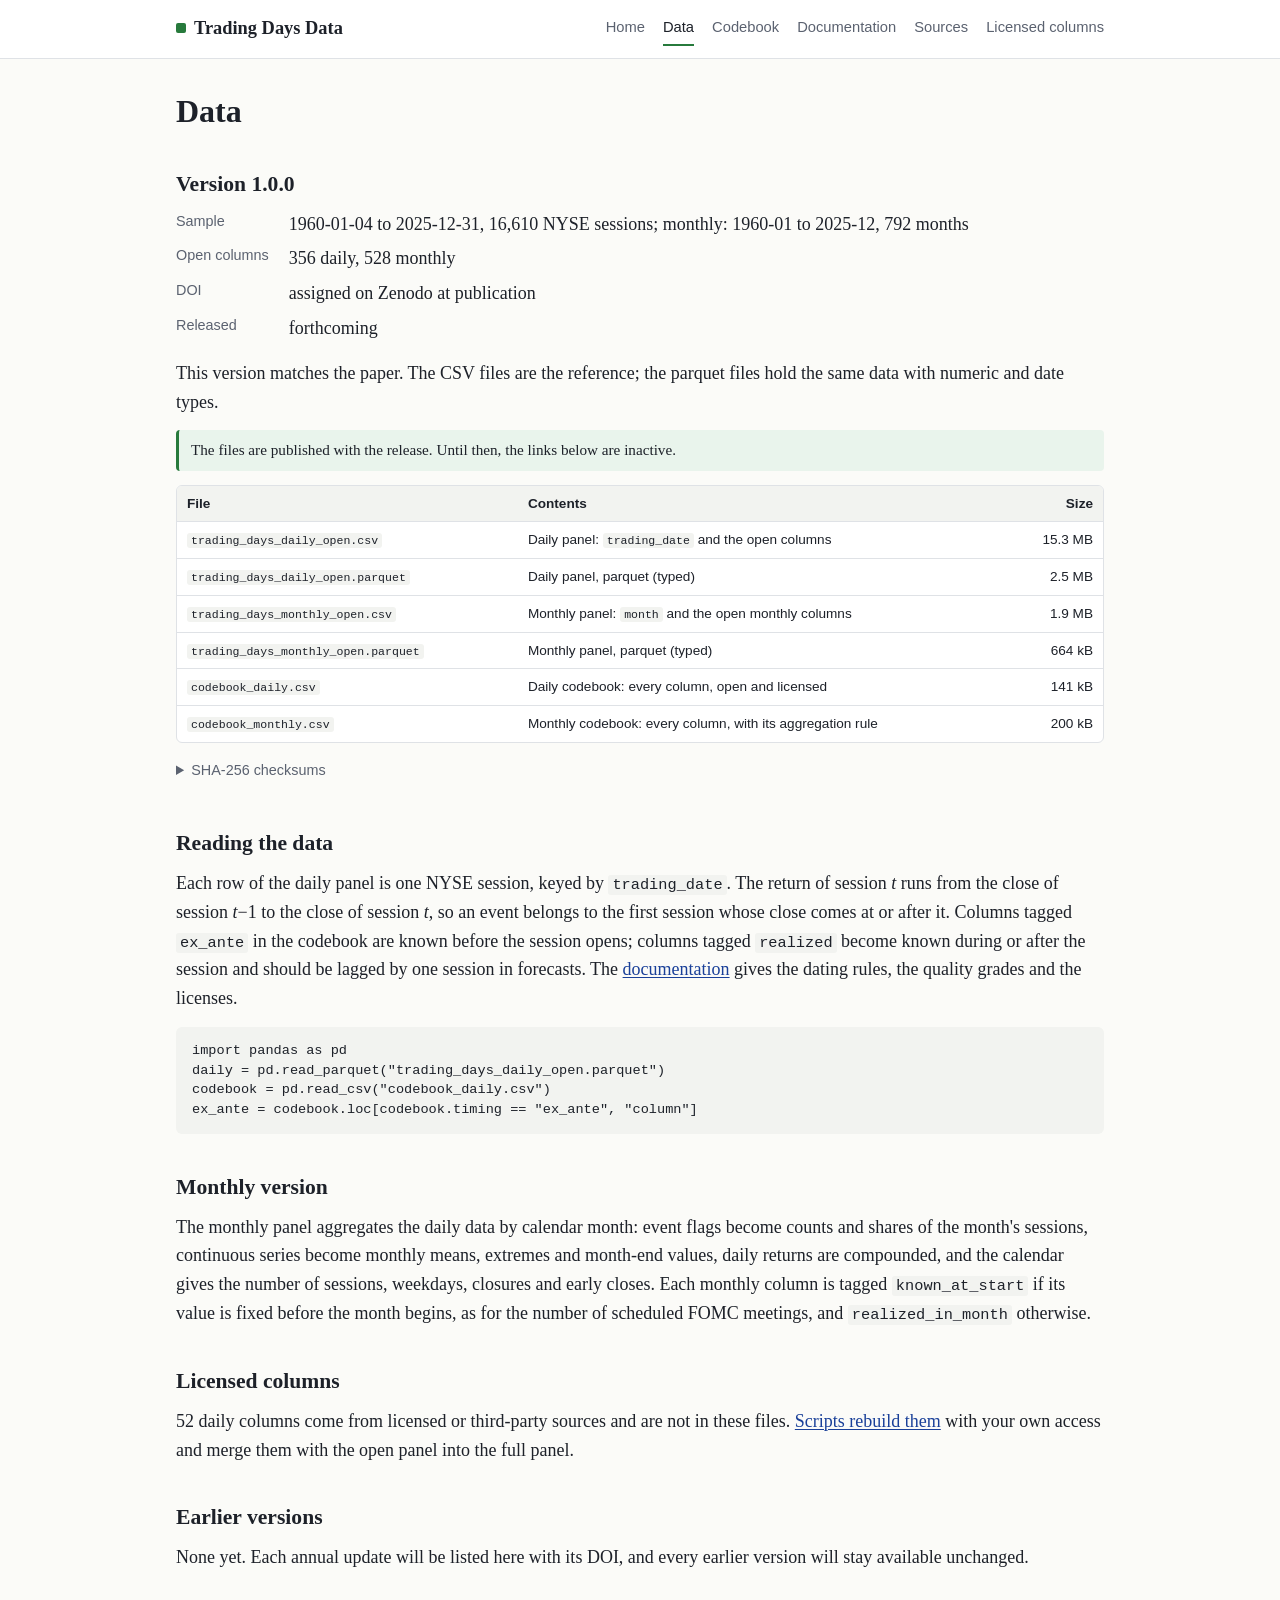
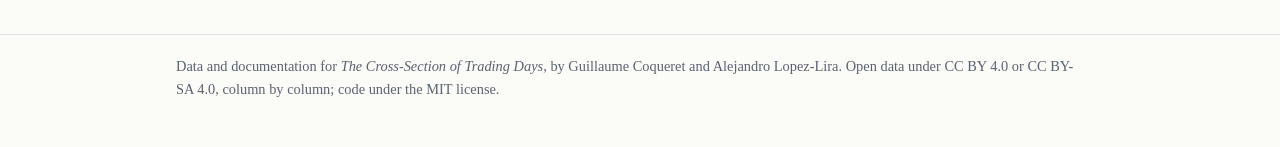
==== docs/data.html @ 44da893e "Website and release builder for the public dataset (#30) site/make_release.py builds the v1.0.0 file" ====
<!doctype html>
<html lang="en">
<head>
<meta charset="utf-8">
<meta name="viewport" content="width=device-width, initial-scale=1">
<title>Data · Trading Days Data</title>
<meta name="description" content="Open dataset of The Cross-Section of Trading Days: characteristics of every NYSE trading day since 1960.">
<link rel="stylesheet" href="assets/style.css">
</head>
<body>
<header class="site-header">
  <div class="wrap header-row">
    <a class="brand" href="index.html">Trading Days Data</a>
    <nav class="nav" aria-label="Main"><a href="index.html">Home</a><a href="data.html" aria-current="page">Data</a><a href="codebook.html">Codebook</a><a href="documentation.html">Documentation</a><a href="sources.html">Sources</a><a href="rebuild.html">Licensed columns</a></nav>
  </div>
</header>
<main class="wrap">

<h1>Data</h1>
<section>
  <h2>Version 1.0.0</h2>
  <dl class="facts">
    <dt>Sample</dt><dd>1960-01-04 to 2025-12-31, 16,610 NYSE sessions;
      monthly: 1960-01 to 2025-12, 792 months</dd>
    <dt>Open columns</dt><dd>356 daily, 528 monthly</dd>
    <dt>DOI</dt><dd>assigned on Zenodo at publication</dd>
    <dt>Released</dt><dd>forthcoming</dd>
  </dl>
  <p>This version matches the paper. The CSV files are the reference; the parquet files hold the same data with
  numeric and date types.</p>
  <p class="note">The files are published with the release. Until then, the links below are inactive.</p>
  <div class="table-wrap"><table class="files">
    <thead><tr><th>File</th><th>Contents</th><th class="num">Size</th></tr></thead>
    <tbody>
<tr><td><code>trading_days_daily_open.csv</code></td><td>Daily panel: <code>trading_date</code> and the open columns</td><td class='num'>15.3 MB</td></tr>
<tr><td><code>trading_days_daily_open.parquet</code></td><td>Daily panel, parquet (typed)</td><td class='num'>2.5 MB</td></tr>
<tr><td><code>trading_days_monthly_open.csv</code></td><td>Monthly panel: <code>month</code> and the open monthly columns</td><td class='num'>1.9 MB</td></tr>
<tr><td><code>trading_days_monthly_open.parquet</code></td><td>Monthly panel, parquet (typed)</td><td class='num'>664 kB</td></tr>
<tr><td><code>codebook_daily.csv</code></td><td>Daily codebook: every column, open and licensed</td><td class='num'>141 kB</td></tr>
<tr><td><code>codebook_monthly.csv</code></td><td>Monthly codebook: every column, with its aggregation rule</td><td class='num'>200 kB</td></tr>
    </tbody>
  </table></div>
  <details><summary>SHA-256 checksums</summary><pre class="sums"><code>167e43386455c7322c3b4608f380815df7de149fce0d5979160704c06db49f20  codebook_daily.csv
5d8af436d2d3b3f907cc0a191f239c3c231b154c35b53619aab5450975c5b210  codebook_monthly.csv
d7a02e5921f87b9bdc5c887179513f80a2f1c3e800d5d752a1890cc4821a02d4  trading_days_daily_open.csv
cf0b0a9b32d66fe2e35dc5d926a5384e4fc0975384c400fdb854e670b205a230  trading_days_daily_open.parquet
2a1a738fb1e098ce7c91581a1993b8489940f670ea1c7e74905e0447eac9d83d  trading_days_monthly_open.csv
8085b20662f8edad472fbe110caa9a24d28d527cdbbcd4e76cfcf84d6aab0456  trading_days_monthly_open.parquet</code></pre></details>
</section>

<section>
  <h2>Reading the data</h2>
  <p>Each row of the daily panel is one NYSE session, keyed by <code>trading_date</code>. The return of session
  <i>t</i> runs from the close of session <i>t</i>&minus;1 to the close of session <i>t</i>, so an event belongs to
  the first session whose close comes at or after it. Columns tagged <code>ex_ante</code> in the codebook are known
  before the session opens; columns tagged <code>realized</code> become known during or after the session and
  should be lagged by one session in forecasts. The <a href="documentation.html">documentation</a> gives the
  dating rules, the quality grades and the licenses.</p>
<pre><code>import pandas as pd
daily = pd.read_parquet("trading_days_daily_open.parquet")
codebook = pd.read_csv("codebook_daily.csv")
ex_ante = codebook.loc[codebook.timing == "ex_ante", "column"]</code></pre>
</section>

<section id="monthly">
  <h2>Monthly version</h2>
  <p>The monthly panel aggregates the daily data by calendar month: event flags become counts and shares of the
  month's sessions, continuous series become monthly means, extremes and month-end values, daily returns are
  compounded, and the calendar gives the number of sessions, weekdays, closures and early closes. Each monthly
  column is tagged <code>known_at_start</code> if its value is fixed before the month begins, as for the number of
  scheduled FOMC meetings, and <code>realized_in_month</code> otherwise.</p>
</section>

<section>
  <h2>Licensed columns</h2>
  <p>52 daily columns come from licensed or third-party sources and
  are not in these files. <a href="rebuild.html">Scripts rebuild them</a> with your own access and merge them with
  the open panel into the full panel.</p>
</section>

<section>
  <h2>Earlier versions</h2>
  <p>None yet. Each annual update will be listed here with its DOI, and every earlier version will stay
  available unchanged.</p>
</section>

</main>
<footer class="site-footer">
  <div class="wrap">
    <p>Data and documentation for <em>The Cross-Section of Trading Days</em>, by Guillaume Coqueret and Alejandro Lopez-Lira.
    Open data under CC&nbsp;BY&nbsp;4.0 or CC&nbsp;BY-SA&nbsp;4.0, column by column; code under the MIT license.</p>
  </div>
</footer>

</body>
</html>
---- docs/assets/style.css ----
/* Trading Days Data: one stylesheet for every page. Colors are tokens, redefined for dark mode. */
:root {
  --bg: #fbfbf8;
  --surface: #ffffff;
  --text: #1d2129;
  --muted: #5b6270;
  --border: #dfe2e6;
  --accent: #277a3c;          /* green of the paper's citations, darkened for contrast */
  --link: #1a4099;            /* blue of the paper's links */
  --accent-soft: #e9f4ec;
  --code-bg: #f2f3f0;
  --serif: "Palatino Linotype", Palatino, "Book Antiqua", "TeX Gyre Pagella", Georgia, serif;
  --sans: -apple-system, BlinkMacSystemFont, "Segoe UI", Roboto, "Helvetica Neue", Arial, sans-serif;
  --mono: ui-monospace, SFMono-Regular, Menlo, Consolas, monospace;
  color-scheme: light;
}
@media (prefers-color-scheme: dark) {
  :root {
    --bg: #14171c;
    --surface: #1b1f26;
    --text: #e6e8eb;
    --muted: #a3a9b4;
    --border: #2e343d;
    --accent: #5cbf74;
    --link: #8fb0ff;
    --accent-soft: #1d2b22;
    --code-bg: #232831;
    color-scheme: dark;
  }
}

* { box-sizing: border-box; }
html { -webkit-text-size-adjust: 100%; }
body {
  margin: 0;
  background: var(--bg);
  color: var(--text);
  font-family: var(--serif);
  font-size: 18px;
  line-height: 1.6;
}
.wrap { max-width: 960px; margin: 0 auto; padding: 0 16px; }
main.wrap { padding-top: 32px; padding-bottom: 48px; }
body.wide .wrap { max-width: 1320px; }

a { color: var(--link); text-decoration-thickness: 1px; text-underline-offset: 2px; }
a:hover { text-decoration-thickness: 2px; }
h1, h2, h3, h4 { font-weight: 600; line-height: 1.25; }
h1 { font-size: 2rem; margin: 0 0 16px; }
h2 { font-size: 1.35rem; margin: 40px 0 12px; }
h3 { font-size: 1.1rem; margin: 28px 0 8px; }
h4 { font-size: 1rem; margin: 20px 0 6px; }
p { margin: 0 0 14px; }
code { font-family: var(--mono); font-size: 0.85em; background: var(--code-bg); padding: 1px 4px; border-radius: 3px; }
pre { background: var(--code-bg); padding: 14px 16px; border-radius: 6px; overflow-x: auto; font-size: 0.85rem; line-height: 1.45; }
pre code { background: none; padding: 0; font-size: inherit; }

/* header and footer */
.site-header { background: var(--surface); border-bottom: 1px solid var(--border); }
.header-row { display: flex; flex-wrap: wrap; align-items: center; justify-content: space-between; gap: 8px 24px; padding-top: 12px; padding-bottom: 12px; }
.brand { font-weight: 700; font-size: 1.15rem; color: var(--text); text-decoration: none; }
.brand::before { content: ""; display: inline-block; width: 10px; height: 10px; border-radius: 2px; background: var(--accent); margin-right: 8px; vertical-align: 1px; }
.nav { display: flex; flex-wrap: wrap; gap: 4px 18px; font-family: var(--sans); font-size: 0.92rem; }
.nav a { color: var(--muted); text-decoration: none; padding: 4px 0; border-bottom: 2px solid transparent; }
.nav a:hover { color: var(--text); }
.nav a[aria-current="page"] { color: var(--text); border-bottom-color: var(--accent); }
.site-footer { border-top: 1px solid var(--border); color: var(--muted); font-size: 0.9rem; padding: 20px 0 32px; }

/* home */
.hero { padding: 8px 0 8px; }
.hero h1 { font-size: 2.3rem; max-width: 18em; }
.lede { font-size: 1.15rem; color: var(--text); max-width: 46em; }
.actions { display: flex; flex-wrap: wrap; gap: 10px; margin-top: 20px; }
.btn { display: inline-block; font-family: var(--sans); font-size: 0.95rem; padding: 9px 16px; border-radius: 6px; border: 1px solid var(--border); background: var(--surface); color: var(--text); text-decoration: none; }
.btn:hover { border-color: var(--accent); }
.btn.primary { background: var(--accent); border-color: var(--accent); color: #fff; }
@media (prefers-color-scheme: dark) { .btn.primary { color: #0e1512; } }
.btn.disabled { opacity: 0.5; cursor: not-allowed; }
.stats { display: grid; grid-template-columns: repeat(4, 1fr); gap: 12px; margin: 36px 0 8px; }
.stat { background: var(--surface); border: 1px solid var(--border); border-radius: 8px; padding: 14px 16px; }
.stat .num { display: block; font-size: 1.9rem; font-weight: 700; color: var(--accent); line-height: 1.1; }
.stat .label { display: block; font-family: var(--sans); font-size: 0.85rem; color: var(--muted); margin-top: 4px; }
.findings li, .news li { margin-bottom: 8px; }
.news { list-style: none; padding: 0; }
.news .date { font-family: var(--sans); font-size: 0.8rem; color: var(--muted); margin-right: 6px; text-transform: uppercase; letter-spacing: 0.03em; }
.two-col { display: grid; grid-template-columns: 1.3fr 1fr; gap: 32px; }
pre.cite { font-size: 0.78rem; }

/* data page */
dl.facts { display: grid; grid-template-columns: max-content 1fr; gap: 6px 20px; margin: 0 0 16px; }
dl.facts dt { font-family: var(--sans); font-size: 0.9rem; color: var(--muted); }
dl.facts dd { margin: 0; }
.note { background: var(--accent-soft); border-left: 3px solid var(--accent); padding: 8px 12px; border-radius: 4px; font-size: 0.95rem; }
details summary { cursor: pointer; font-family: var(--sans); font-size: 0.9rem; color: var(--muted); margin: 8px 0; }
pre.sums { font-size: 0.72rem; }

/* tables */
.table-wrap { overflow-x: auto; margin: 12px 0 16px; border: 1px solid var(--border); border-radius: 6px; background: var(--surface); }
.table-wrap.narrow { max-width: 360px; }
table { border-collapse: collapse; width: 100%; font-family: var(--sans); font-size: 0.85rem; }
th, td { text-align: left; vertical-align: top; padding: 7px 10px; border-bottom: 1px solid var(--border); }
th { font-weight: 600; background: var(--code-bg); }
td.num, th.num { text-align: right; font-variant-numeric: tabular-nums; white-space: nowrap; }
tbody tr:last-child td { border-bottom: none; }
table.rebuild tr.sub td { font-size: 0.78rem; color: var(--muted); padding-top: 0; }
table.rebuild tr:not(.sub) td { border-bottom: none; }

/* codebook */
.tabs { display: flex; flex-wrap: wrap; gap: 6px; margin: 16px 0 12px; font-family: var(--sans); }
.tabs button { font: inherit; font-size: 0.9rem; padding: 7px 14px; border: 1px solid var(--border); border-radius: 6px; background: var(--surface); color: var(--muted); cursor: pointer; }
.tabs button[aria-selected="true"] { color: var(--text); border-color: var(--accent); box-shadow: inset 0 -2px 0 var(--accent); }
.filters { display: flex; flex-wrap: wrap; gap: 10px 14px; font-family: var(--sans); font-size: 0.85rem; color: var(--muted); }
.filters label { display: flex; flex-direction: column; gap: 3px; }
.filters input, .filters select { font: inherit; font-size: 0.9rem; color: var(--text); background: var(--surface); border: 1px solid var(--border); border-radius: 5px; padding: 6px 8px; min-width: 150px; }
.filters input { min-width: 240px; }
.count { font-family: var(--sans); font-size: 0.85rem; color: var(--muted); margin: 12px 0 0; }
table.codebook { min-width: 1000px; }
table.codebook th { white-space: nowrap; padding: 0; }
table.codebook th button { font: inherit; font-weight: 600; color: inherit; background: none; border: 0; padding: 7px 10px; width: 100%; text-align: left; cursor: pointer; }
table.codebook td.col button { font: inherit; color: inherit; background: none; border: 0; padding: 0; text-align: left; cursor: pointer; }
table.codebook td.col button:focus-visible { outline: 2px solid var(--accent); outline-offset: 2px; }
table.codebook th[aria-sort="ascending"] button::after { content: " ▲"; font-size: 0.7em; }
table.codebook th[aria-sort="descending"] button::after { content: " ▼"; font-size: 0.7em; }
table.codebook td.col { font-family: var(--mono); font-size: 0.8rem; white-space: nowrap; }
table.codebook td.notes { min-width: 260px; color: var(--muted); }
table.codebook td.notes div b { color: var(--text); font-weight: 600; }
table.codebook td.notes div { display: -webkit-box; -webkit-line-clamp: 3; -webkit-box-orient: vertical; overflow: hidden; }
table.codebook tr.open td.notes div { display: block; }
table.codebook tbody tr { cursor: pointer; }
table.codebook tbody tr:hover td { background: var(--accent-soft); }
table.codebook td.nowrap { white-space: nowrap; }
.tag { display: inline-block; font-size: 0.75rem; padding: 1px 6px; border-radius: 10px; border: 1px solid var(--border); white-space: nowrap; }
.tag.open { border-color: var(--accent); color: var(--accent); }
.tag.closed { color: var(--muted); }

/* documentation and sources */
dl.grades dt { font-weight: 600; margin-top: 8px; }
dl.grades dd { margin: 0 0 4px 0; color: var(--muted); }
.prose { overflow-wrap: anywhere; }
.prose ul { padding-left: 1.3em; }
blockquote { margin: 12px 0; padding: 8px 14px; border-left: 3px solid var(--border); color: var(--muted); }
.prose li { margin-bottom: 4px; }

@media (max-width: 720px) {
  body { font-size: 17px; }
  .hero h1 { font-size: 1.8rem; }
  h1 { font-size: 1.6rem; }
  .stats { grid-template-columns: repeat(2, 1fr); }
  .two-col { grid-template-columns: 1fr; gap: 0; }
  .filters input, .filters select { min-width: 0; width: 100%; }
  .filters label { flex: 1 1 140px; }
}
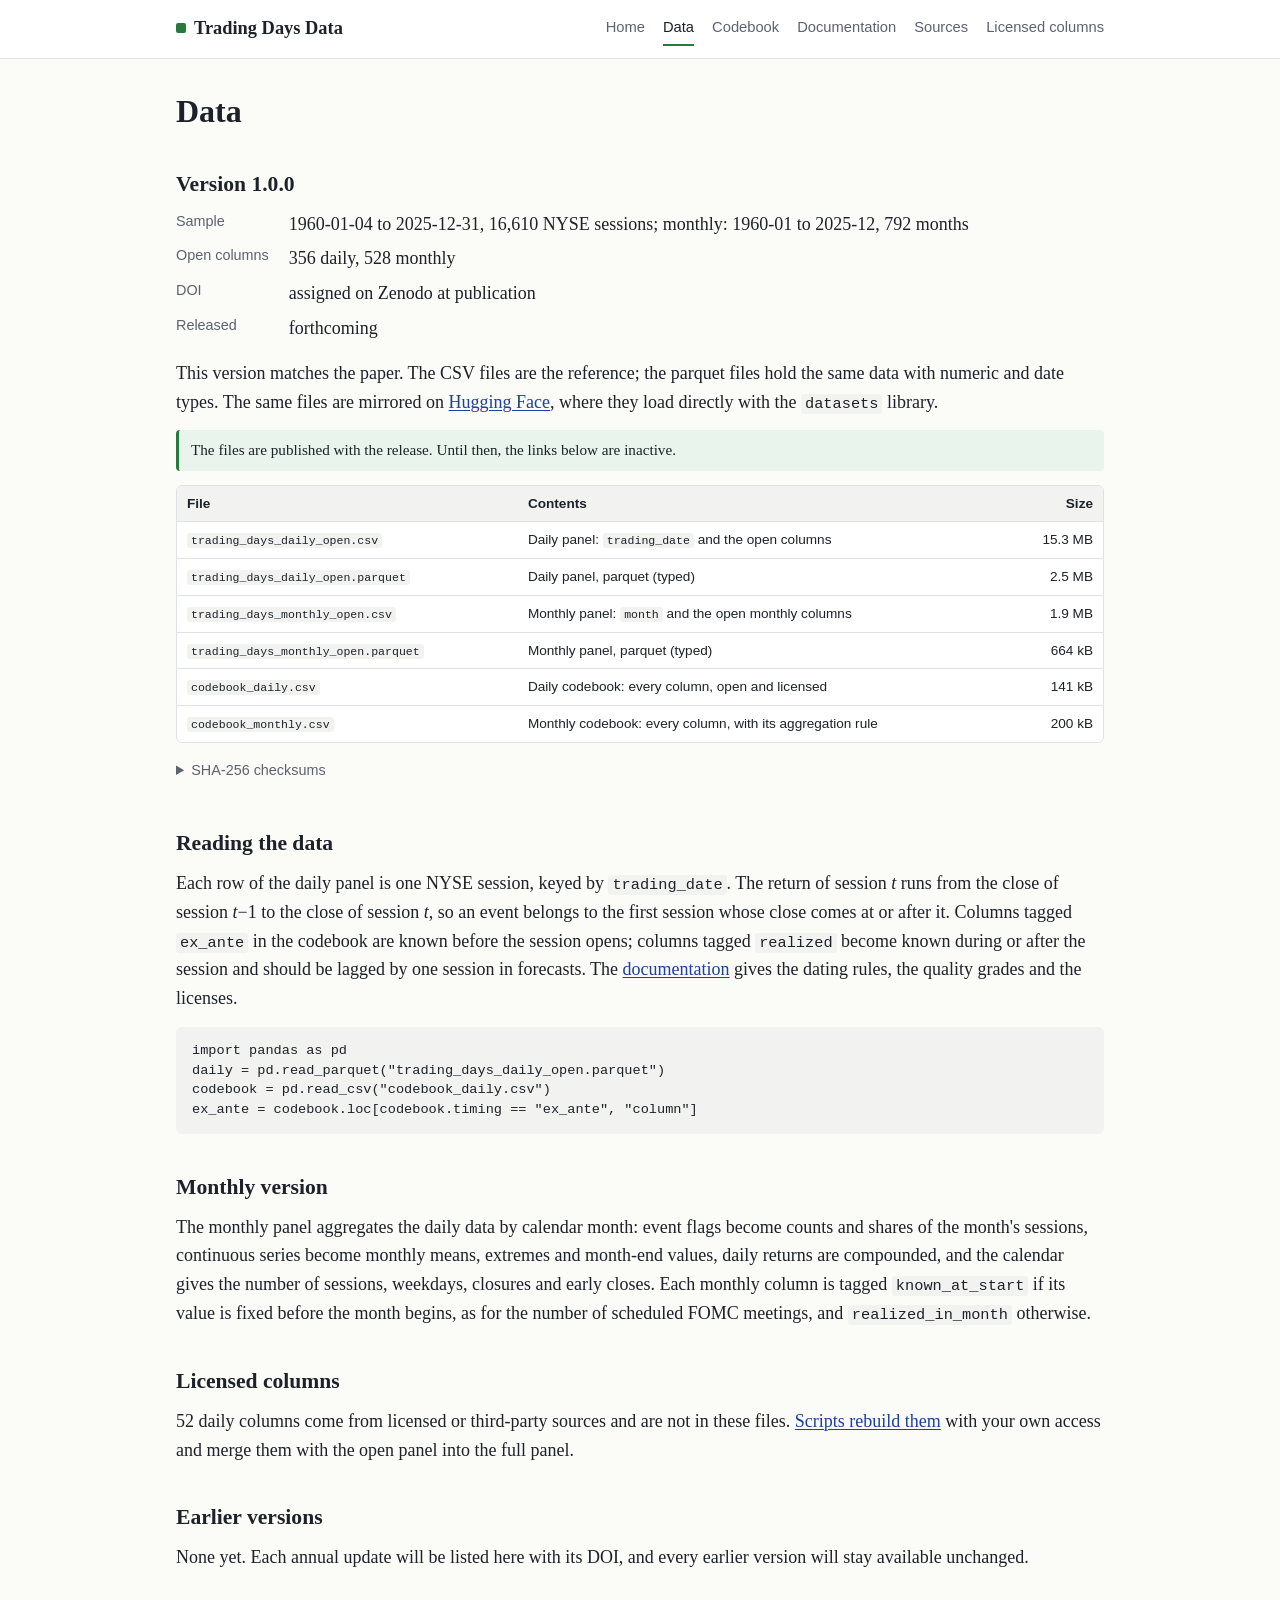
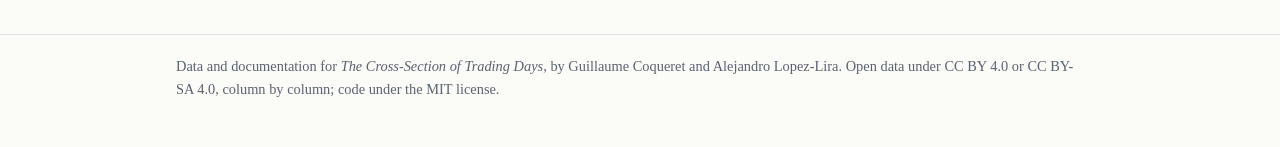
==== commit ca3b5ea3: "Link the Hugging Face mirror (#30) Co-Authored-By: Claude Opus 5.5 <noreply@anthropic.com>" ====
--- a/docs/data.html
+++ b/docs/data.html
@@ -27,7 +27,7 @@
     <dt>Released</dt><dd>forthcoming</dd>
   </dl>
   <p>This version matches the paper. The CSV files are the reference; the parquet files hold the same data with
-  numeric and date types.</p>
+  numeric and date types. The same files are mirrored on <a href="https://huggingface.co/datasets/agentcoqueret/tradingdaysdata">Hugging Face</a>, where they load directly with the <code>datasets</code> library.</p>
   <p class="note">The files are published with the release. Until then, the links below are inactive.</p>
   <div class="table-wrap"><table class="files">
     <thead><tr><th>File</th><th>Contents</th><th class="num">Size</th></tr></thead>
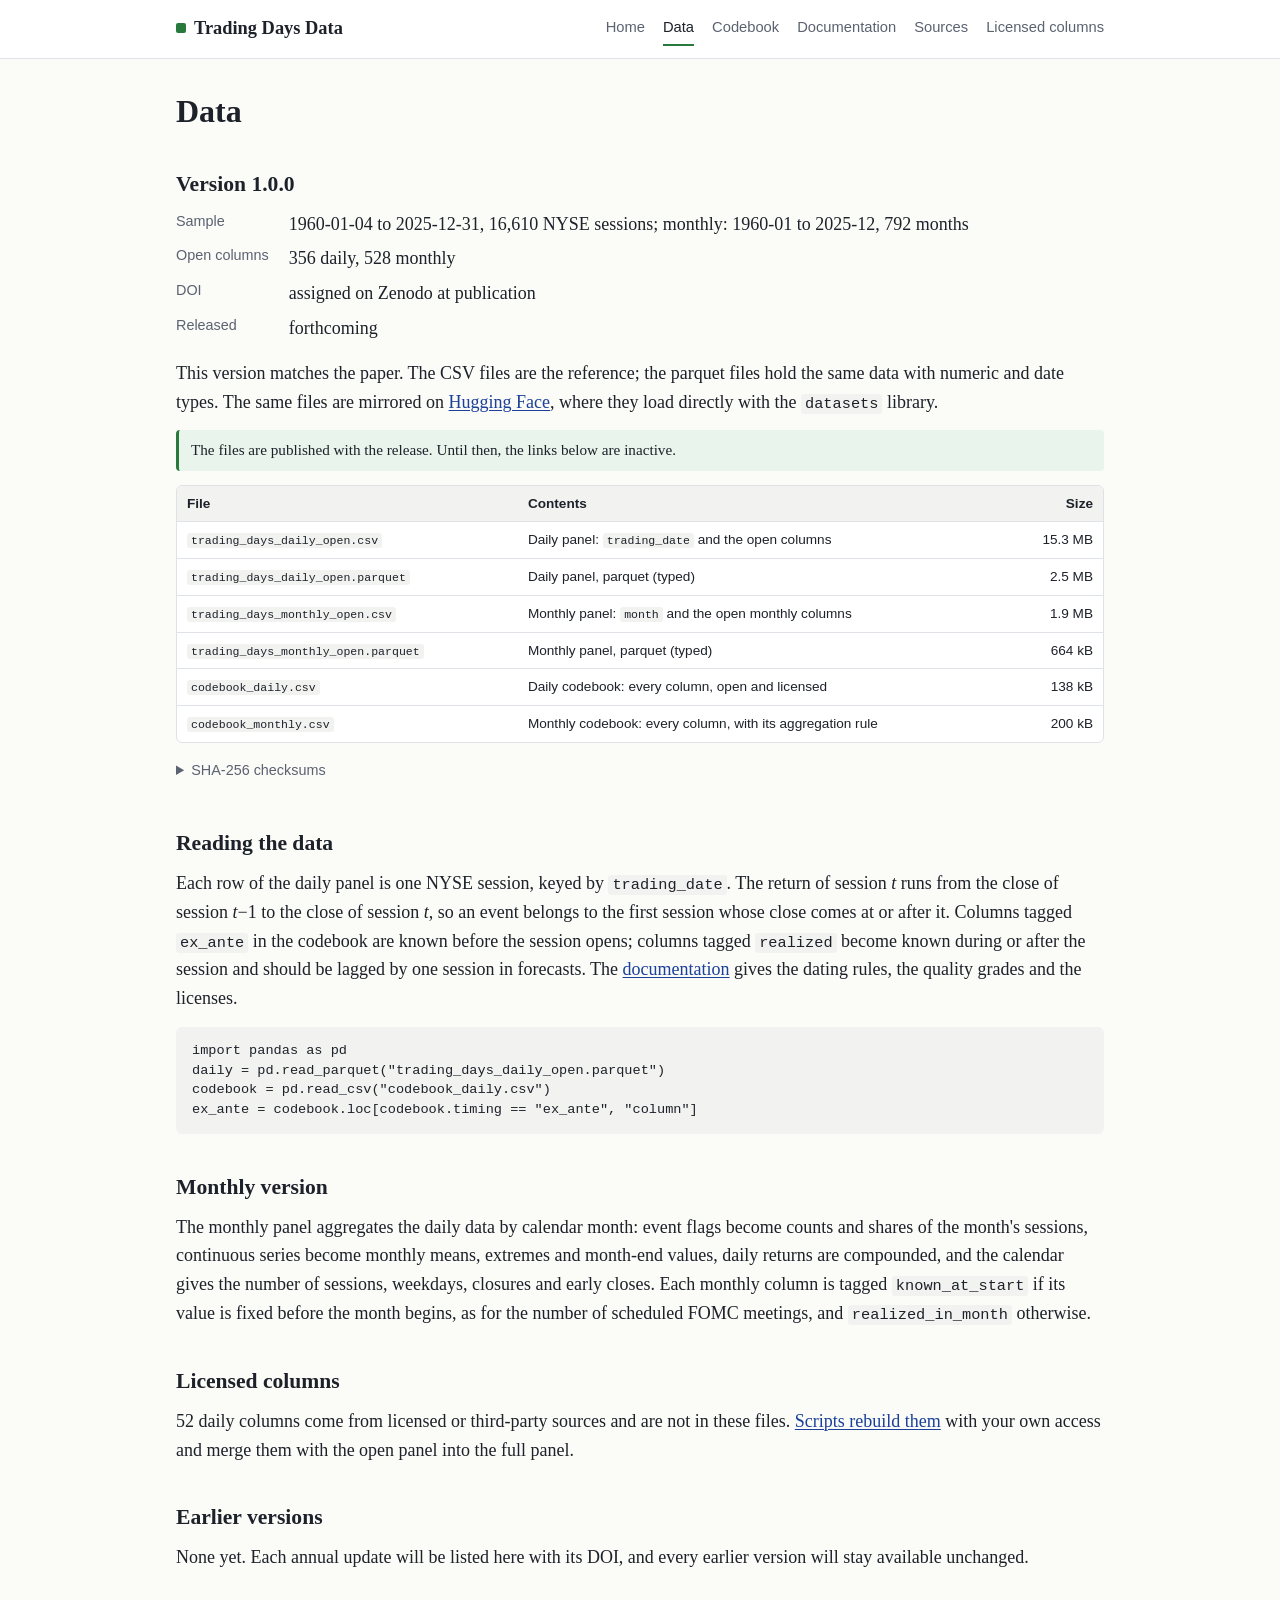
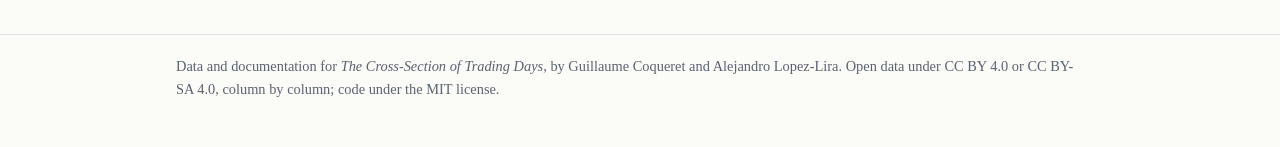
==== commit d10e4b93: "Resync the codebook with plain-word notes; --retag for the Hugging Face mirror before a version is c" ====
--- a/docs/data.html
+++ b/docs/data.html
@@ -36,11 +36,12 @@
 <tr><td><code>trading_days_daily_open.parquet</code></td><td>Daily panel, parquet (typed)</td><td class='num'>2.5 MB</td></tr>
 <tr><td><code>trading_days_monthly_open.csv</code></td><td>Monthly panel: <code>month</code> and the open monthly columns</td><td class='num'>1.9 MB</td></tr>
 <tr><td><code>trading_days_monthly_open.parquet</code></td><td>Monthly panel, parquet (typed)</td><td class='num'>664 kB</td></tr>
-<tr><td><code>codebook_daily.csv</code></td><td>Daily codebook: every column, open and licensed</td><td class='num'>141 kB</td></tr>
+<tr><td><code>codebook_daily.csv</code></td><td>Daily codebook: every column, open and licensed</td><td class='num'>138 kB</td></tr>
 <tr><td><code>codebook_monthly.csv</code></td><td>Monthly codebook: every column, with its aggregation rule</td><td class='num'>200 kB</td></tr>
     </tbody>
   </table></div>
-  <details><summary>SHA-256 checksums</summary><pre class="sums"><code>167e43386455c7322c3b4608f380815df7de149fce0d5979160704c06db49f20  codebook_daily.csv
+  <details><summary>SHA-256 checksums</summary><pre class="sums"><code>6dc96b377b7d3cef608f86992a06f459aa94c3a11930c27ad8945f52e878d2e2  RELEASE_NOTES.md
+b36130da3619221c64480a83395e73d204c3b5d91de26c622c00417eb5b77fb4  codebook_daily.csv
 5d8af436d2d3b3f907cc0a191f239c3c231b154c35b53619aab5450975c5b210  codebook_monthly.csv
 d7a02e5921f87b9bdc5c887179513f80a2f1c3e800d5d752a1890cc4821a02d4  trading_days_daily_open.csv
 cf0b0a9b32d66fe2e35dc5d926a5384e4fc0975384c400fdb854e670b205a230  trading_days_daily_open.parquet
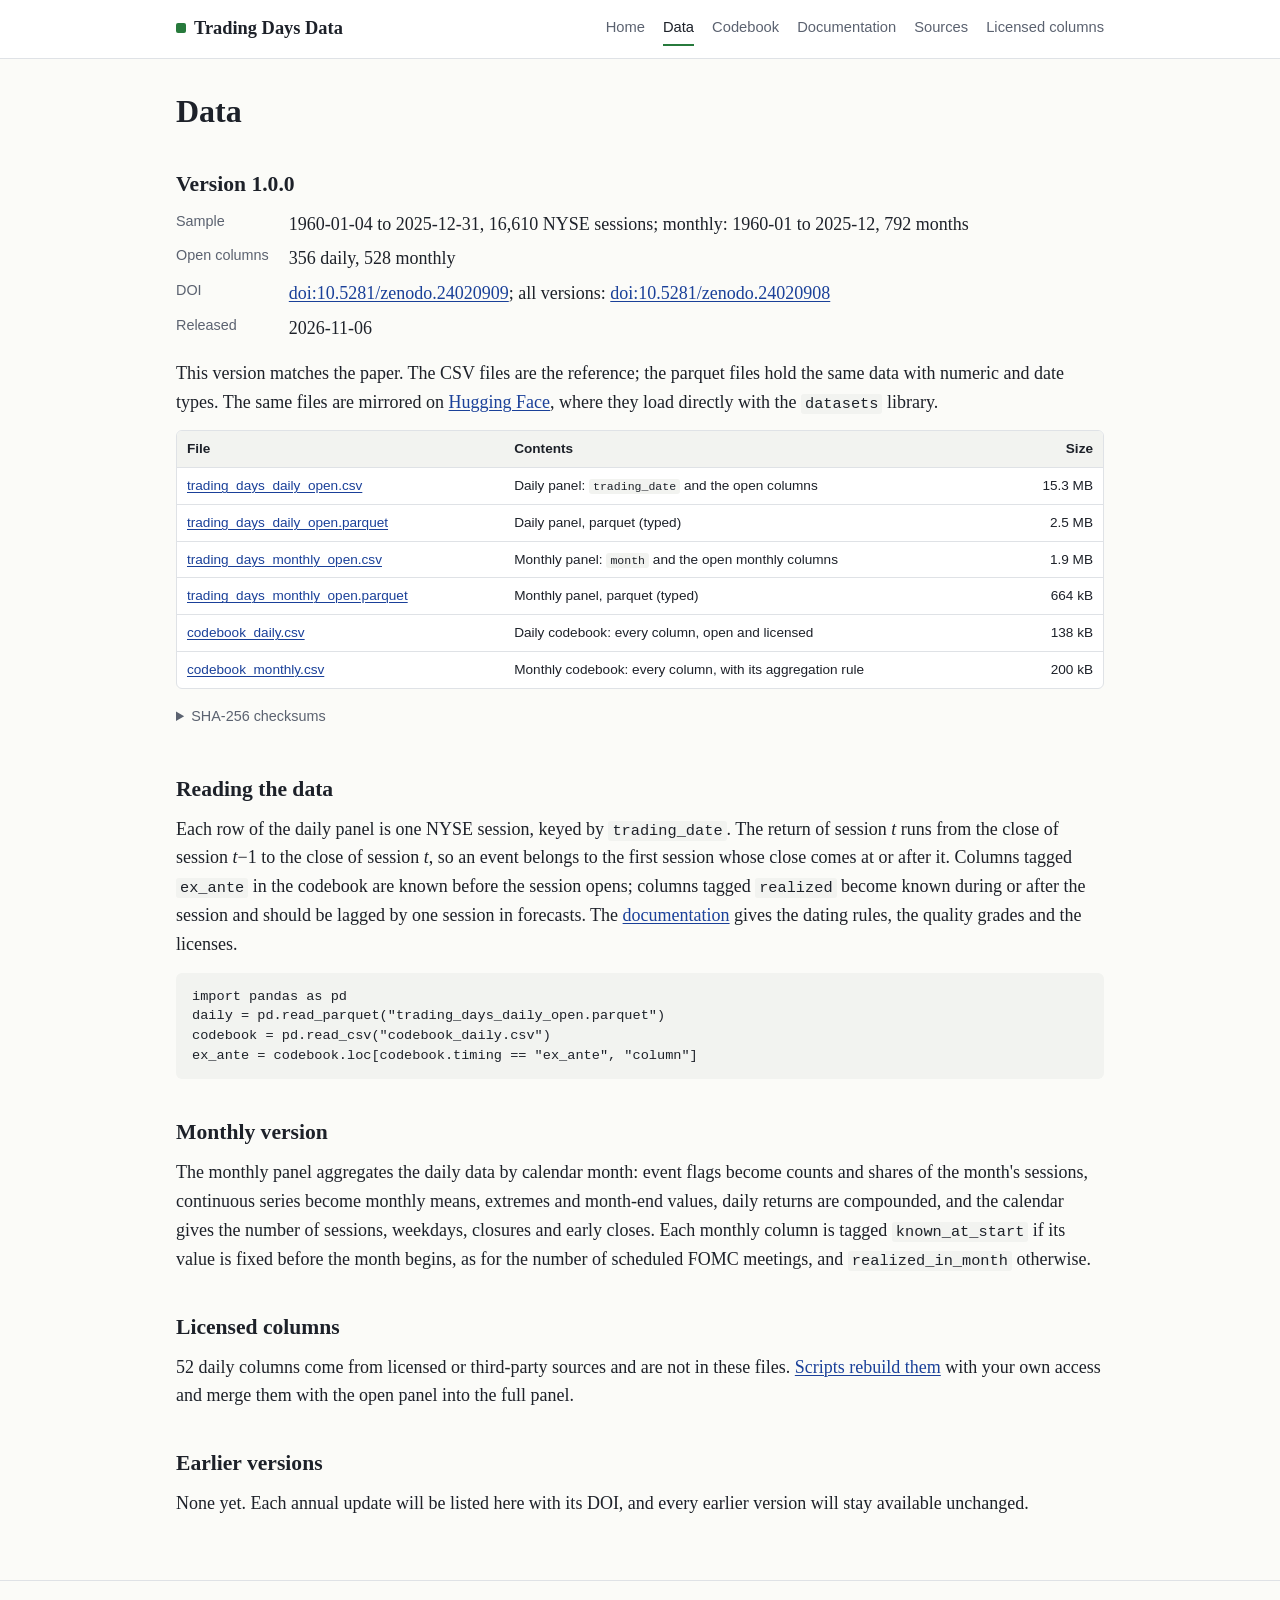
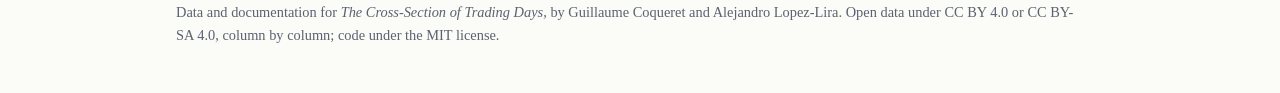
==== commit 4ee7487d: "Version 1.0.0 released: DOI 10.5281/zenodo.24020909, download links, release date (#30) Co-Authored-" ====
--- a/docs/data.html
+++ b/docs/data.html
@@ -23,21 +23,21 @@
     <dt>Sample</dt><dd>1960-01-04 to 2025-12-31, 16,610 NYSE sessions;
       monthly: 1960-01 to 2025-12, 792 months</dd>
     <dt>Open columns</dt><dd>356 daily, 528 monthly</dd>
-    <dt>DOI</dt><dd>assigned on Zenodo at publication</dd>
-    <dt>Released</dt><dd>forthcoming</dd>
+    <dt>DOI</dt><dd><a href="https://doi.org/10.5281/zenodo.24020909">doi:10.5281/zenodo.24020909</a>; all versions: <a href="https://doi.org/10.5281/zenodo.24020908">doi:10.5281/zenodo.24020908</a></dd>
+    <dt>Released</dt><dd>2026-11-06</dd>
   </dl>
   <p>This version matches the paper. The CSV files are the reference; the parquet files hold the same data with
   numeric and date types. The same files are mirrored on <a href="https://huggingface.co/datasets/agentcoqueret/tradingdaysdata">Hugging Face</a>, where they load directly with the <code>datasets</code> library.</p>
-  <p class="note">The files are published with the release. Until then, the links below are inactive.</p>
+  
   <div class="table-wrap"><table class="files">
     <thead><tr><th>File</th><th>Contents</th><th class="num">Size</th></tr></thead>
     <tbody>
-<tr><td><code>trading_days_daily_open.csv</code></td><td>Daily panel: <code>trading_date</code> and the open columns</td><td class='num'>15.3 MB</td></tr>
-<tr><td><code>trading_days_daily_open.parquet</code></td><td>Daily panel, parquet (typed)</td><td class='num'>2.5 MB</td></tr>
-<tr><td><code>trading_days_monthly_open.csv</code></td><td>Monthly panel: <code>month</code> and the open monthly columns</td><td class='num'>1.9 MB</td></tr>
-<tr><td><code>trading_days_monthly_open.parquet</code></td><td>Monthly panel, parquet (typed)</td><td class='num'>664 kB</td></tr>
-<tr><td><code>codebook_daily.csv</code></td><td>Daily codebook: every column, open and licensed</td><td class='num'>138 kB</td></tr>
-<tr><td><code>codebook_monthly.csv</code></td><td>Monthly codebook: every column, with its aggregation rule</td><td class='num'>200 kB</td></tr>
+<tr><td><a href="https://github.com/agentcoq/tradingdaysdata/releases/download/v1.0.0/trading_days_daily_open.csv">trading_days_daily_open.csv</a></td><td>Daily panel: <code>trading_date</code> and the open columns</td><td class='num'>15.3 MB</td></tr>
+<tr><td><a href="https://github.com/agentcoq/tradingdaysdata/releases/download/v1.0.0/trading_days_daily_open.parquet">trading_days_daily_open.parquet</a></td><td>Daily panel, parquet (typed)</td><td class='num'>2.5 MB</td></tr>
+<tr><td><a href="https://github.com/agentcoq/tradingdaysdata/releases/download/v1.0.0/trading_days_monthly_open.csv">trading_days_monthly_open.csv</a></td><td>Monthly panel: <code>month</code> and the open monthly columns</td><td class='num'>1.9 MB</td></tr>
+<tr><td><a href="https://github.com/agentcoq/tradingdaysdata/releases/download/v1.0.0/trading_days_monthly_open.parquet">trading_days_monthly_open.parquet</a></td><td>Monthly panel, parquet (typed)</td><td class='num'>664 kB</td></tr>
+<tr><td><a href="https://github.com/agentcoq/tradingdaysdata/releases/download/v1.0.0/codebook_daily.csv">codebook_daily.csv</a></td><td>Daily codebook: every column, open and licensed</td><td class='num'>138 kB</td></tr>
+<tr><td><a href="https://github.com/agentcoq/tradingdaysdata/releases/download/v1.0.0/codebook_monthly.csv">codebook_monthly.csv</a></td><td>Monthly codebook: every column, with its aggregation rule</td><td class='num'>200 kB</td></tr>
     </tbody>
   </table></div>
   <details><summary>SHA-256 checksums</summary><pre class="sums"><code>6dc96b377b7d3cef608f86992a06f459aa94c3a11930c27ad8945f52e878d2e2  RELEASE_NOTES.md
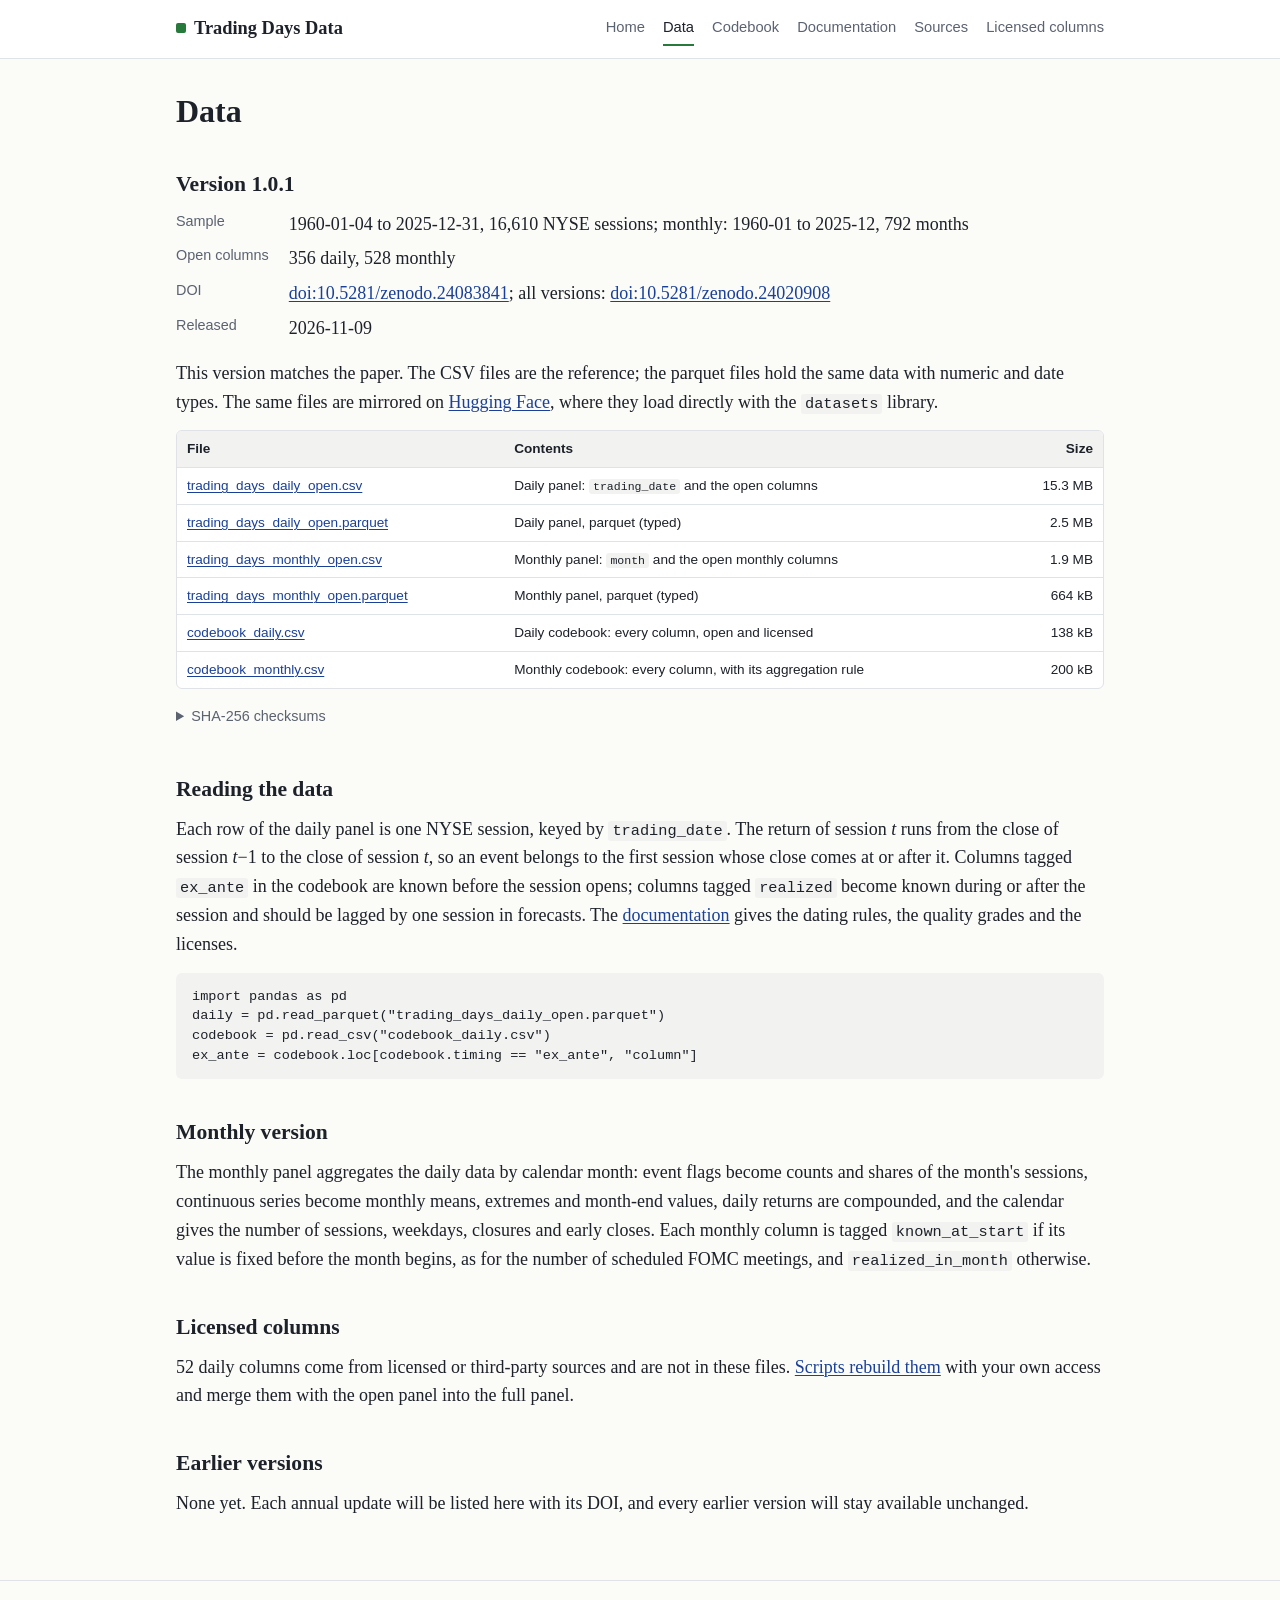
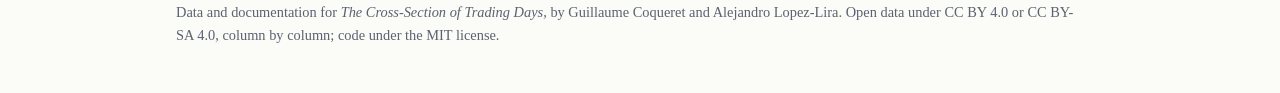
==== commit 51d82276: "Site and citation: release v1.0.1 (DOI 10.5281/zenodo.24083841) Co-Authored-By: Claude Opus 5.5 <nor" ====
--- a/docs/data.html
+++ b/docs/data.html
@@ -18,13 +18,13 @@
 
 <h1>Data</h1>
 <section>
-  <h2>Version 1.0.0</h2>
+  <h2>Version 1.0.1</h2>
   <dl class="facts">
     <dt>Sample</dt><dd>1960-01-04 to 2025-12-31, 16,610 NYSE sessions;
       monthly: 1960-01 to 2025-12, 792 months</dd>
     <dt>Open columns</dt><dd>356 daily, 528 monthly</dd>
-    <dt>DOI</dt><dd><a href="https://doi.org/10.5281/zenodo.24020909">doi:10.5281/zenodo.24020909</a>; all versions: <a href="https://doi.org/10.5281/zenodo.24020908">doi:10.5281/zenodo.24020908</a></dd>
-    <dt>Released</dt><dd>2026-11-06</dd>
+    <dt>DOI</dt><dd><a href="https://doi.org/10.5281/zenodo.24083841">doi:10.5281/zenodo.24083841</a>; all versions: <a href="https://doi.org/10.5281/zenodo.24020908">doi:10.5281/zenodo.24020908</a></dd>
+    <dt>Released</dt><dd>2026-11-09</dd>
   </dl>
   <p>This version matches the paper. The CSV files are the reference; the parquet files hold the same data with
   numeric and date types. The same files are mirrored on <a href="https://huggingface.co/datasets/agentcoqueret/tradingdaysdata">Hugging Face</a>, where they load directly with the <code>datasets</code> library.</p>
@@ -32,16 +32,15 @@
   <div class="table-wrap"><table class="files">
     <thead><tr><th>File</th><th>Contents</th><th class="num">Size</th></tr></thead>
     <tbody>
-<tr><td><a href="https://github.com/agentcoq/tradingdaysdata/releases/download/v1.0.0/trading_days_daily_open.csv">trading_days_daily_open.csv</a></td><td>Daily panel: <code>trading_date</code> and the open columns</td><td class='num'>15.3 MB</td></tr>
-<tr><td><a href="https://github.com/agentcoq/tradingdaysdata/releases/download/v1.0.0/trading_days_daily_open.parquet">trading_days_daily_open.parquet</a></td><td>Daily panel, parquet (typed)</td><td class='num'>2.5 MB</td></tr>
-<tr><td><a href="https://github.com/agentcoq/tradingdaysdata/releases/download/v1.0.0/trading_days_monthly_open.csv">trading_days_monthly_open.csv</a></td><td>Monthly panel: <code>month</code> and the open monthly columns</td><td class='num'>1.9 MB</td></tr>
-<tr><td><a href="https://github.com/agentcoq/tradingdaysdata/releases/download/v1.0.0/trading_days_monthly_open.parquet">trading_days_monthly_open.parquet</a></td><td>Monthly panel, parquet (typed)</td><td class='num'>664 kB</td></tr>
-<tr><td><a href="https://github.com/agentcoq/tradingdaysdata/releases/download/v1.0.0/codebook_daily.csv">codebook_daily.csv</a></td><td>Daily codebook: every column, open and licensed</td><td class='num'>138 kB</td></tr>
-<tr><td><a href="https://github.com/agentcoq/tradingdaysdata/releases/download/v1.0.0/codebook_monthly.csv">codebook_monthly.csv</a></td><td>Monthly codebook: every column, with its aggregation rule</td><td class='num'>200 kB</td></tr>
+<tr><td><a href="https://github.com/agentcoq/tradingdaysdata/releases/download/v1.0.1/trading_days_daily_open.csv">trading_days_daily_open.csv</a></td><td>Daily panel: <code>trading_date</code> and the open columns</td><td class='num'>15.3 MB</td></tr>
+<tr><td><a href="https://github.com/agentcoq/tradingdaysdata/releases/download/v1.0.1/trading_days_daily_open.parquet">trading_days_daily_open.parquet</a></td><td>Daily panel, parquet (typed)</td><td class='num'>2.5 MB</td></tr>
+<tr><td><a href="https://github.com/agentcoq/tradingdaysdata/releases/download/v1.0.1/trading_days_monthly_open.csv">trading_days_monthly_open.csv</a></td><td>Monthly panel: <code>month</code> and the open monthly columns</td><td class='num'>1.9 MB</td></tr>
+<tr><td><a href="https://github.com/agentcoq/tradingdaysdata/releases/download/v1.0.1/trading_days_monthly_open.parquet">trading_days_monthly_open.parquet</a></td><td>Monthly panel, parquet (typed)</td><td class='num'>664 kB</td></tr>
+<tr><td><a href="https://github.com/agentcoq/tradingdaysdata/releases/download/v1.0.1/codebook_daily.csv">codebook_daily.csv</a></td><td>Daily codebook: every column, open and licensed</td><td class='num'>138 kB</td></tr>
+<tr><td><a href="https://github.com/agentcoq/tradingdaysdata/releases/download/v1.0.1/codebook_monthly.csv">codebook_monthly.csv</a></td><td>Monthly codebook: every column, with its aggregation rule</td><td class='num'>200 kB</td></tr>
     </tbody>
   </table></div>
-  <details><summary>SHA-256 checksums</summary><pre class="sums"><code>6dc96b377b7d3cef608f86992a06f459aa94c3a11930c27ad8945f52e878d2e2  RELEASE_NOTES.md
-b36130da3619221c64480a83395e73d204c3b5d91de26c622c00417eb5b77fb4  codebook_daily.csv
+  <details><summary>SHA-256 checksums</summary><pre class="sums"><code>99abd597f801e5613047d0bec3bbfecf1c42ec5cb518044849d9383e7f1b7874  codebook_daily.csv
 5d8af436d2d3b3f907cc0a191f239c3c231b154c35b53619aab5450975c5b210  codebook_monthly.csv
 d7a02e5921f87b9bdc5c887179513f80a2f1c3e800d5d752a1890cc4821a02d4  trading_days_daily_open.csv
 cf0b0a9b32d66fe2e35dc5d926a5384e4fc0975384c400fdb854e670b205a230  trading_days_daily_open.parquet
--- a/docs/assets/style.css
+++ b/docs/assets/style.css
@@ -80,7 +80,7 @@
 .stat { background: var(--surface); border: 1px solid var(--border); border-radius: 8px; padding: 14px 16px; }
 .stat .num { display: block; font-size: 1.9rem; font-weight: 700; color: var(--accent); line-height: 1.1; }
 .stat .label { display: block; font-family: var(--sans); font-size: 0.85rem; color: var(--muted); margin-top: 4px; }
-.findings li, .news li { margin-bottom: 8px; }
+.news li { margin-bottom: 8px; }
 .news { list-style: none; padding: 0; }
 .news .date { font-family: var(--sans); font-size: 0.8rem; color: var(--muted); margin-right: 6px; text-transform: uppercase; letter-spacing: 0.03em; }
 .two-col { display: grid; grid-template-columns: 1.3fr 1fr; gap: 32px; }
